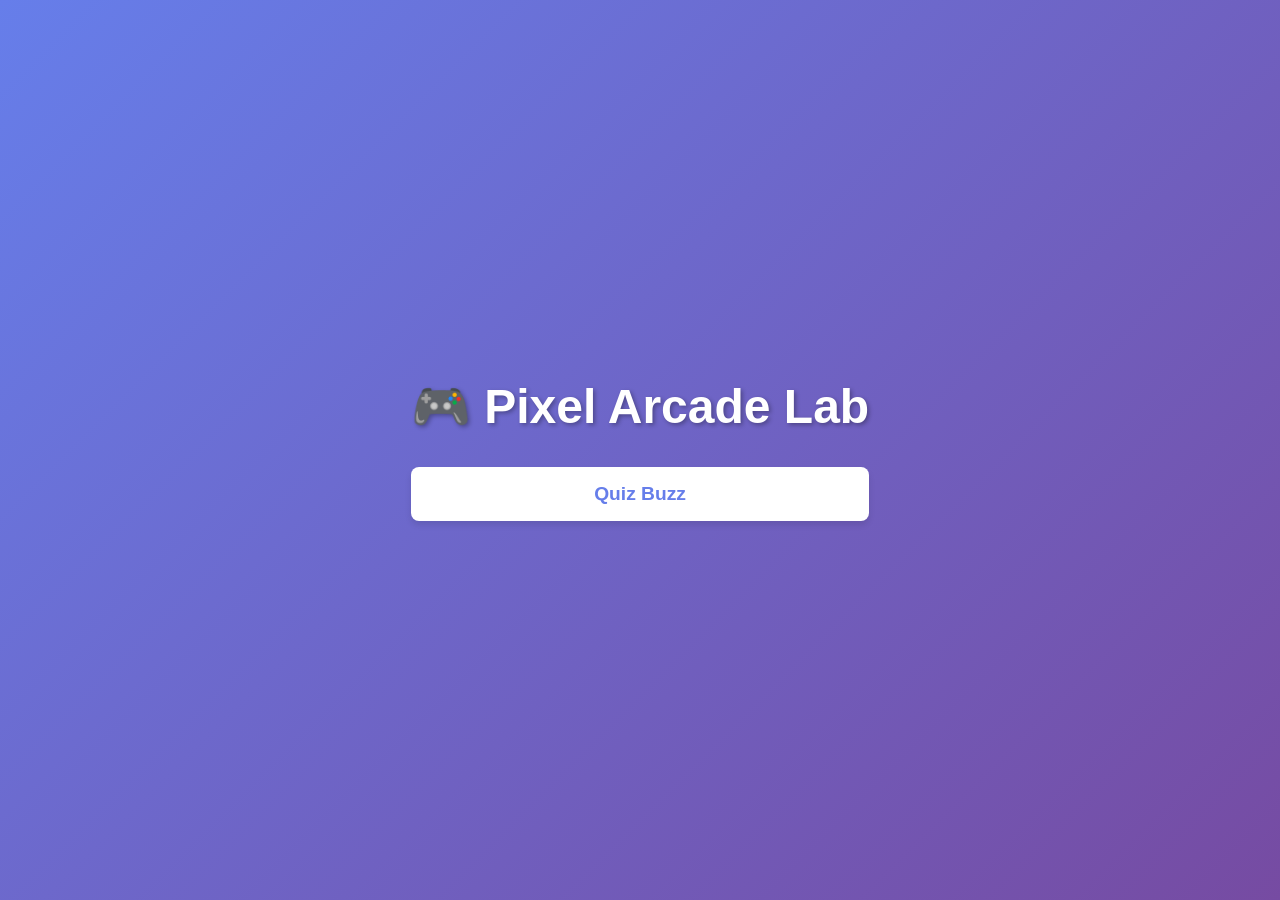
==== index.html @ fde7d3fd "first files added" ====
<!DOCTYPE html>
<html lang="en">
<head>
    <meta charset="UTF-8">
    <meta name="viewport" content="width=device-width, initial-scale=1.0">
    <title>Pixel Arcade Lab</title>
    <style>
        * {
            margin: 0;
            padding: 0;
            box-sizing: border-box;
        }
        body {
            font-family: Arial, sans-serif;
            background: linear-gradient(135deg, #667eea 0%, #764ba2 100%);
            min-height: 100vh;
            display: flex;
            justify-content: center;
            align-items: center;
        }
        .container {
            text-align: center;
        }
        h1 {
            color: white;
            margin-bottom: 2rem;
            font-size: 3rem;
            text-shadow: 2px 2px 4px rgba(0, 0, 0, 0.3);
        }
        .games-grid {
            display: grid;
            gap: 2rem;
        }
        button {
            background: white;
            border: none;
            padding: 1rem 2rem;
            font-size: 1.2rem;
            border-radius: 8px;
            cursor: pointer;
            transition: all 0.3s ease;
            box-shadow: 0 4px 6px rgba(0, 0, 0, 0.1);
            font-weight: bold;
            color: #667eea;
        }
        button:hover {
            transform: translateY(-2px);
            box-shadow: 0 6px 12px rgba(0, 0, 0, 0.15);
        }
        button:active {
            transform: translateY(0);
        }
    </style>
</head>
<body>
    <div class="container">
        <h1>🎮 Pixel Arcade Lab</h1>
        <div class="games-grid">
            <button onclick="openGame('games/quizbuzz/index.html')">
                Quiz Buzz
            </button>
        </div>
    </div>

    <script>
        function openGame(path) {
            window.location.href = path;
        }
    </script>
</body>
</html>
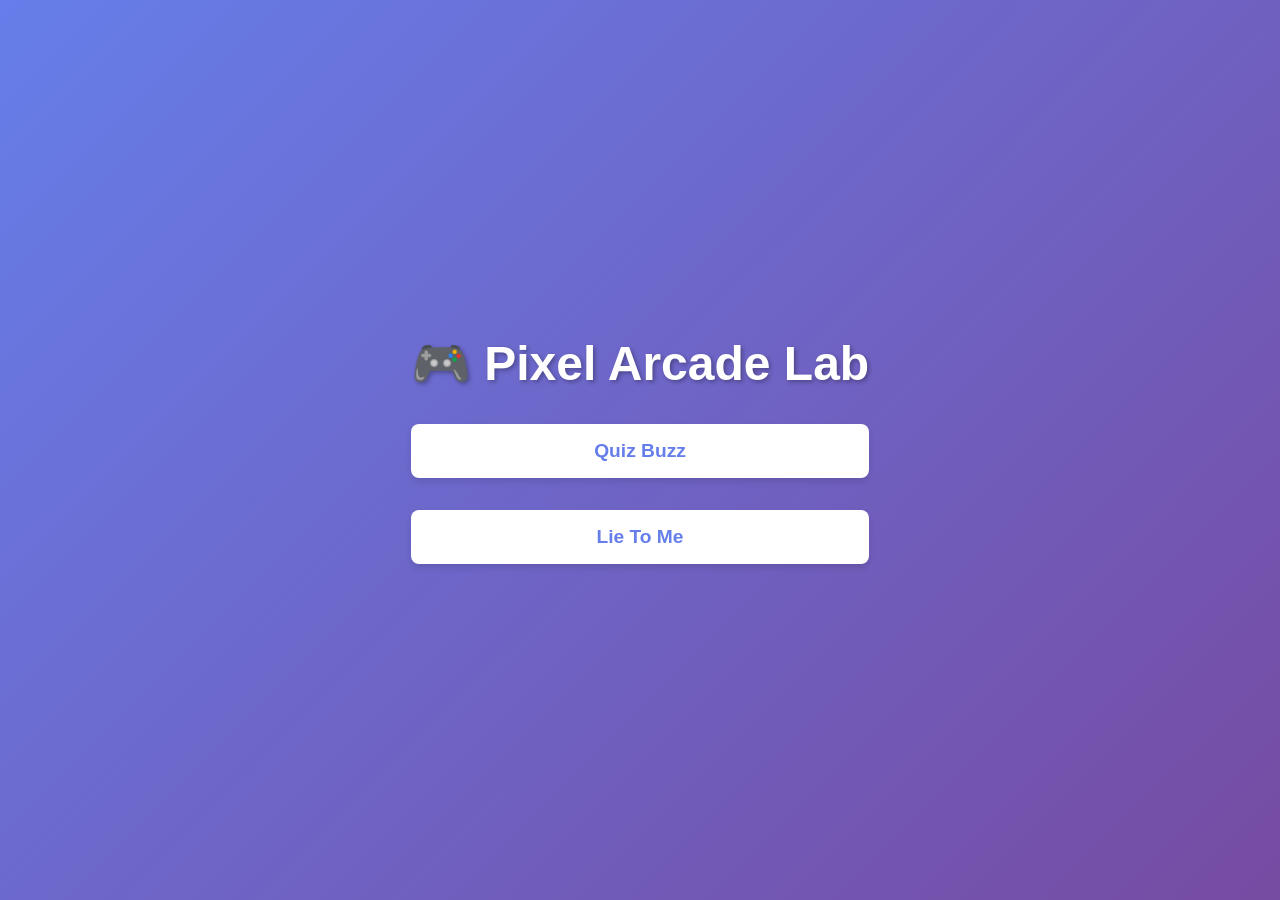
==== commit 1c7bd525: "first lietome" ====
--- a/index.html
+++ b/index.html
@@ -59,6 +59,9 @@
             <button onclick="openGame('games/quizbuzz/index.html')">
                 Quiz Buzz
             </button>
+            <button onclick="openGame('games/lietome/index.html')">
+                Lie To Me
+            </button>
         </div>
     </div>
 
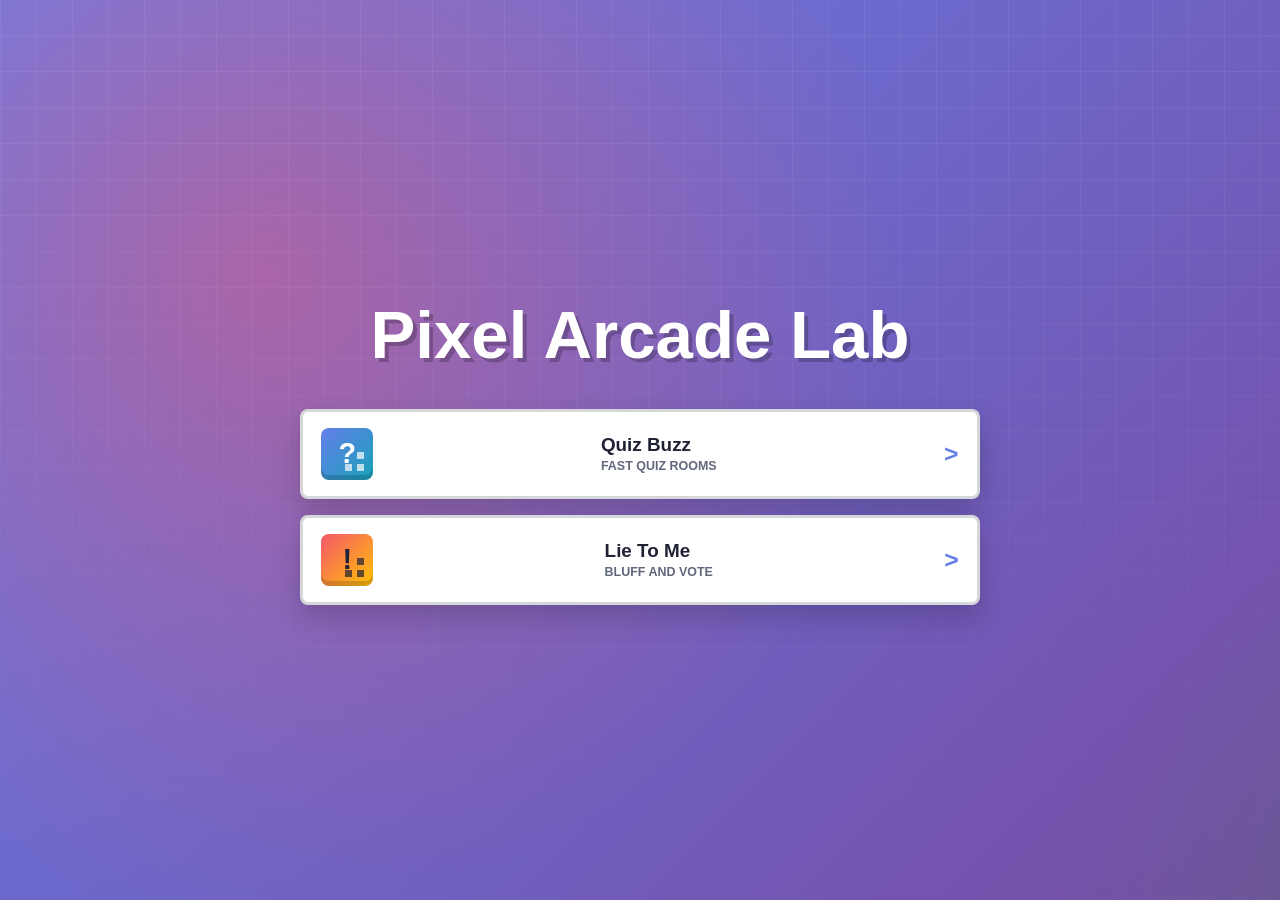
==== commit 6b0415d5: "lietome" ====
--- a/index.html
+++ b/index.html
@@ -10,57 +10,176 @@
             padding: 0;
             box-sizing: border-box;
         }
+
         body {
             font-family: Arial, sans-serif;
-            background: linear-gradient(135deg, #667eea 0%, #764ba2 100%);
+            background:
+                radial-gradient(circle at 12% 18%, rgba(245, 87, 108, 0.46), transparent 28%),
+                radial-gradient(circle at 84% 76%, rgba(40, 167, 69, 0.34), transparent 30%),
+                linear-gradient(135deg, #667eea 0%, #764ba2 46%, #f5576c 100%);
+            background-size: 170% 170%, 150% 150%, 220% 220%;
+            animation: arcadeSweep 18s ease-in-out infinite alternate;
             min-height: 100vh;
             display: flex;
             justify-content: center;
             align-items: center;
+            padding: 1rem;
+            overflow: hidden;
         }
+
+        body::before {
+            content: "";
+            position: fixed;
+            inset: 0;
+            pointer-events: none;
+            background:
+                linear-gradient(90deg, rgba(255,255,255,0.08) 1px, transparent 1px),
+                linear-gradient(0deg, rgba(255,255,255,0.08) 1px, transparent 1px);
+            background-size: 36px 36px;
+            mask-image: linear-gradient(to bottom, rgba(0,0,0,0.85), transparent);
+            animation: gridDrift 28s linear infinite;
+        }
+
         .container {
+            position: relative;
+            z-index: 1;
             text-align: center;
+            width: min(680px, 100%);
         }
+
         h1 {
             color: white;
-            margin-bottom: 2rem;
-            font-size: 3rem;
-            text-shadow: 2px 2px 4px rgba(0, 0, 0, 0.3);
+            margin-bottom: 2.25rem;
+            font-size: clamp(2.2rem, 8vw, 4.2rem);
+            letter-spacing: 0;
+            text-shadow: 4px 4px 0 rgba(0, 0, 0, 0.22);
         }
+
         .games-grid {
             display: grid;
-            gap: 2rem;
+            gap: 1rem;
         }
+
         button {
             background: white;
-            border: none;
-            padding: 1rem 2rem;
-            font-size: 1.2rem;
+            border: 3px solid rgba(32, 34, 53, 0.18);
+            padding: 1rem 1.15rem;
+            min-height: 86px;
+            font-size: 1.18rem;
             border-radius: 8px;
             cursor: pointer;
             transition: all 0.3s ease;
-            box-shadow: 0 4px 6px rgba(0, 0, 0, 0.1);
+            box-shadow: 0 12px 28px rgba(0, 0, 0, 0.18);
             font-weight: bold;
-            color: #667eea;
+            color: #202235;
+            display: flex;
+            align-items: center;
+            justify-content: space-between;
+            gap: 1rem;
+            text-align: left;
         }
+
         button:hover {
-            transform: translateY(-2px);
-            box-shadow: 0 6px 12px rgba(0, 0, 0, 0.15);
+            transform: translateY(-4px);
+            box-shadow: 0 18px 36px rgba(0, 0, 0, 0.24);
+            border-color: rgba(102, 126, 234, 0.62);
         }
+
         button:active {
             transform: translateY(0);
+        }
+
+        .game-icon {
+            display: grid;
+            place-items: center;
+            width: 52px;
+            height: 52px;
+            flex: 0 0 auto;
+            position: relative;
+            border-radius: 8px;
+            color: white;
+            font-size: 1.8rem;
+            font-weight: 900;
+            box-shadow: inset 0 -5px 0 rgba(0, 0, 0, 0.16);
+        }
+
+        .game-icon::after {
+            content: "";
+            position: absolute;
+            right: 9px;
+            bottom: 9px;
+            width: 7px;
+            height: 7px;
+            background: currentColor;
+            opacity: 0.7;
+            box-shadow: -12px 0 0 currentColor, 0 -12px 0 currentColor;
+        }
+
+        .quiz-icon {
+            background: linear-gradient(135deg, #667eea, #17a2b8);
+        }
+
+        .lie-icon {
+            background: linear-gradient(135deg, #f5576c, #ffc107);
+            color: #202235;
+        }
+
+        .game-label {
+            display: grid;
+            gap: 0.2rem;
+            min-width: 0;
+        }
+
+        .game-label small {
+            color: #62677c;
+            font-size: 0.78rem;
+            font-weight: 800;
+            text-transform: uppercase;
+        }
+
+        .play-mark {
+            color: #667eea;
+            font-size: 1.55rem;
+            font-weight: 900;
+        }
+
+        @keyframes arcadeSweep {
+            0% { background-position: 0% 35%, 100% 65%, 0% 50%; }
+            100% { background-position: 80% 20%, 20% 90%, 100% 50%; }
+        }
+
+        @keyframes gridDrift {
+            from { background-position: 0 0, 0 0; }
+            to { background-position: 72px 36px, 72px 36px; }
+        }
+
+        @media (prefers-reduced-motion: reduce) {
+            body,
+            body::before {
+                animation: none;
+            }
         }
     </style>
 </head>
 <body>
     <div class="container">
-        <h1>🎮 Pixel Arcade Lab</h1>
+        <h1>Pixel Arcade Lab</h1>
         <div class="games-grid">
             <button onclick="openGame('games/quizbuzz/index.html')">
-                Quiz Buzz
+                <span class="game-icon quiz-icon">?</span>
+                <span class="game-label">
+                    <span>Quiz Buzz</span>
+                    <small>Fast quiz rooms</small>
+                </span>
+                <span class="play-mark">&gt;</span>
             </button>
             <button onclick="openGame('games/lietome/index.html')">
-                Lie To Me
+                <span class="game-icon lie-icon">!</span>
+                <span class="game-label">
+                    <span>Lie To Me</span>
+                    <small>Bluff and vote</small>
+                </span>
+                <span class="play-mark">&gt;</span>
             </button>
         </div>
     </div>
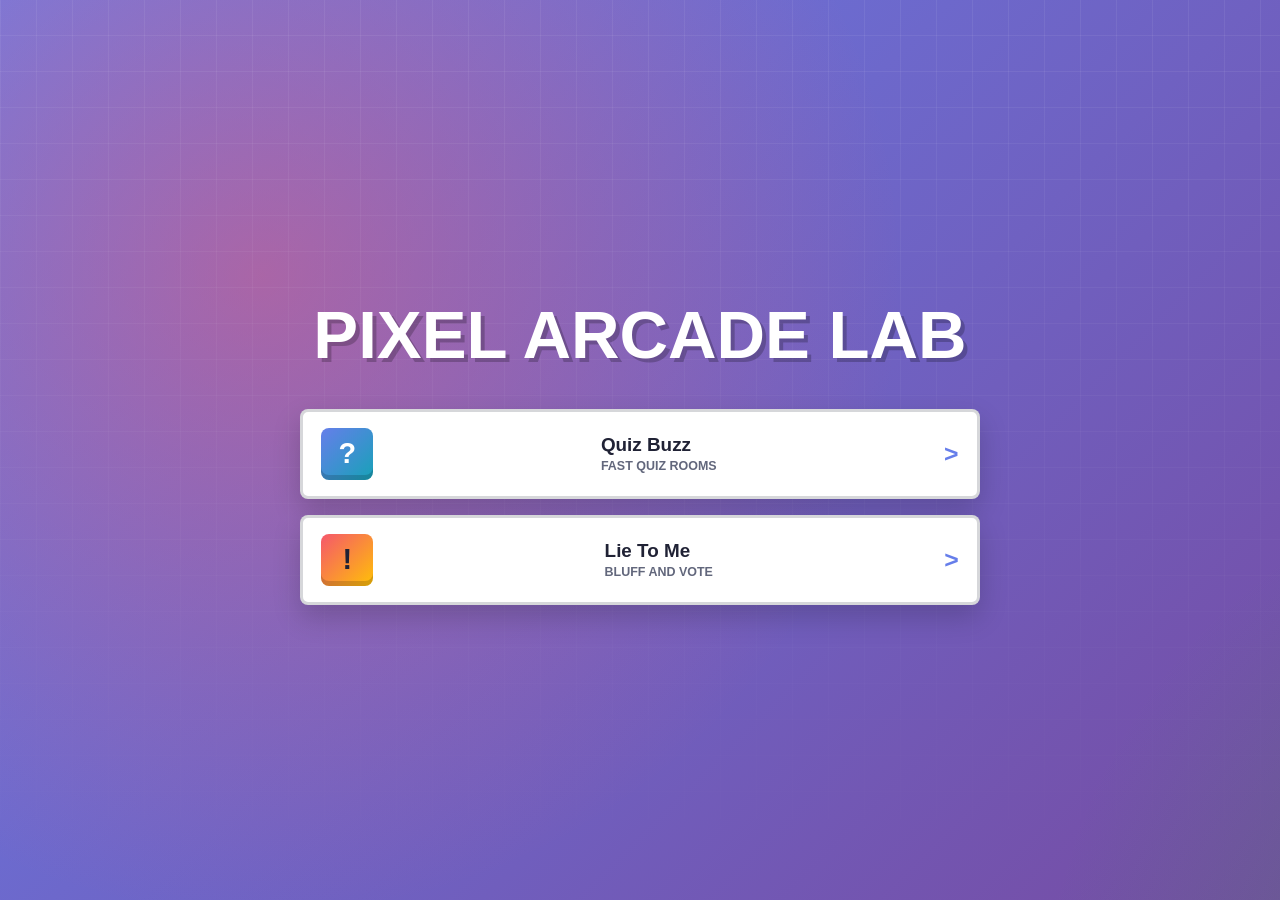
==== commit 29480f8d: "quizbuzz look update" ====
--- a/index.html
+++ b/index.html
@@ -12,7 +12,7 @@
         }
 
         body {
-            font-family: Arial, sans-serif;
+            font-family: "Trebuchet MS", "Arial Rounded MT Bold", "Segoe UI", sans-serif;
             background:
                 radial-gradient(circle at 12% 18%, rgba(245, 87, 108, 0.46), transparent 28%),
                 radial-gradient(circle at 84% 76%, rgba(40, 167, 69, 0.34), transparent 30%),
@@ -52,6 +52,9 @@
             margin-bottom: 2.25rem;
             font-size: clamp(2.2rem, 8vw, 4.2rem);
             letter-spacing: 0;
+            font-family: Impact, "Arial Black", "Trebuchet MS", sans-serif;
+            font-weight: 900;
+            text-transform: uppercase;
             text-shadow: 4px 4px 0 rgba(0, 0, 0, 0.22);
         }
 
@@ -70,7 +73,8 @@
             cursor: pointer;
             transition: all 0.3s ease;
             box-shadow: 0 12px 28px rgba(0, 0, 0, 0.18);
-            font-weight: bold;
+            font-family: "Trebuchet MS", "Arial Rounded MT Bold", "Segoe UI", sans-serif;
+            font-weight: 900;
             color: #202235;
             display: flex;
             align-items: center;
@@ -101,18 +105,6 @@
             font-size: 1.8rem;
             font-weight: 900;
             box-shadow: inset 0 -5px 0 rgba(0, 0, 0, 0.16);
-        }
-
-        .game-icon::after {
-            content: "";
-            position: absolute;
-            right: 9px;
-            bottom: 9px;
-            width: 7px;
-            height: 7px;
-            background: currentColor;
-            opacity: 0.7;
-            box-shadow: -12px 0 0 currentColor, 0 -12px 0 currentColor;
         }
 
         .quiz-icon {
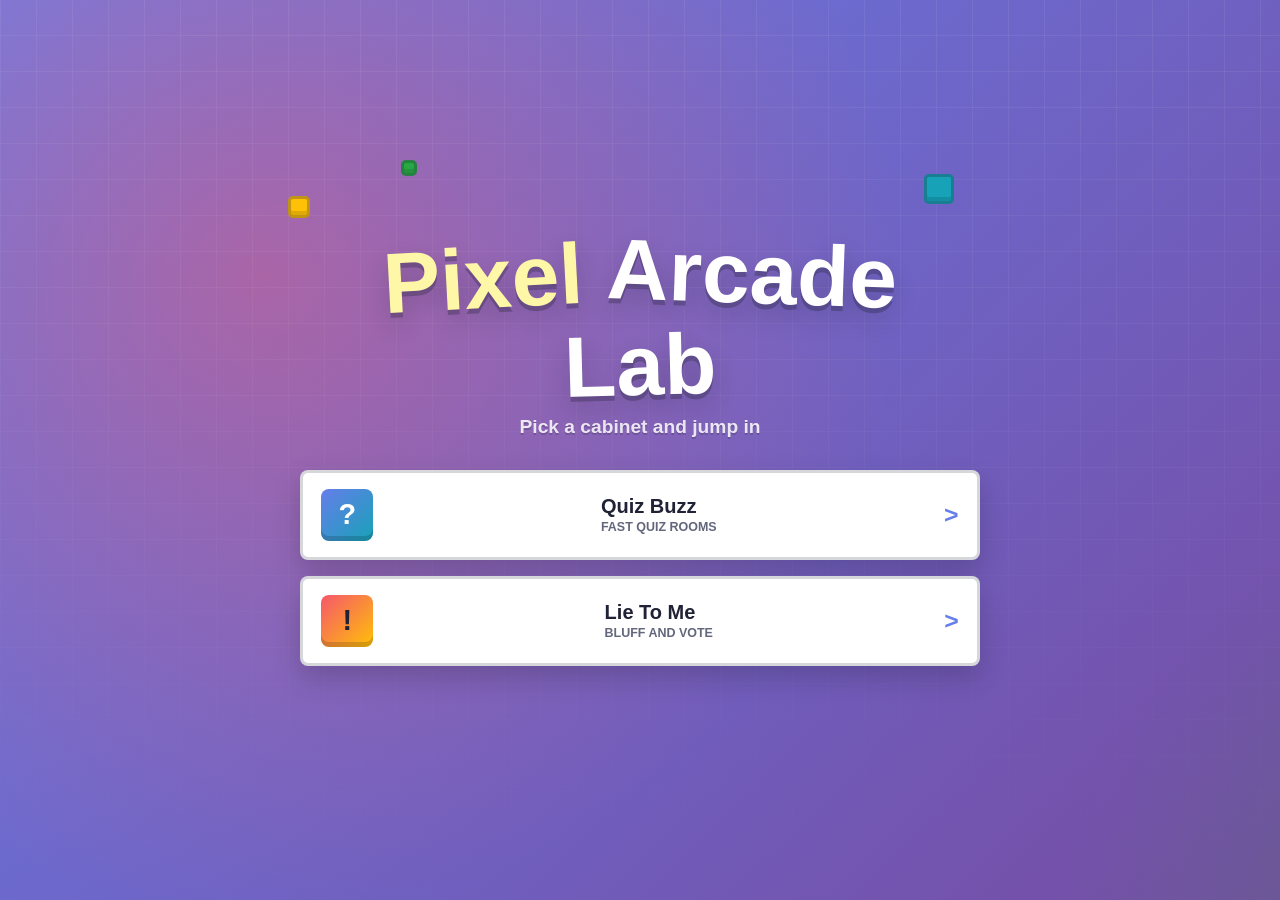
==== commit 298cf55b: "quizbuzz look update" ====
--- a/index.html
+++ b/index.html
@@ -12,7 +12,7 @@
         }
 
         body {
-            font-family: "Trebuchet MS", "Arial Rounded MT Bold", "Segoe UI", sans-serif;
+            font-family: "Arial Rounded MT Bold", "Trebuchet MS", "Segoe UI", sans-serif;
             background:
                 radial-gradient(circle at 12% 18%, rgba(245, 87, 108, 0.46), transparent 28%),
                 radial-gradient(circle at 84% 76%, rgba(40, 167, 69, 0.34), transparent 30%),
@@ -47,15 +47,86 @@
             width: min(680px, 100%);
         }
 
+        .pixel-bits {
+            position: absolute;
+            inset: -74px -34px auto;
+            height: 150px;
+            pointer-events: none;
+            z-index: -1;
+        }
+
+        .pixel-bit {
+            position: absolute;
+            width: 22px;
+            height: 22px;
+            border: 3px solid rgba(32, 34, 53, 0.28);
+            border-radius: 5px;
+            box-shadow: inset 0 -4px 0 rgba(0, 0, 0, 0.12);
+            animation: bob 5.5s ease-in-out infinite;
+        }
+
+        .bit-one {
+            left: 3%;
+            top: 36px;
+            background: #ffc107;
+        }
+
+        .bit-two {
+            right: 8%;
+            top: 14px;
+            width: 30px;
+            height: 30px;
+            background: #17a2b8;
+            animation-delay: -1.7s;
+        }
+
+        .bit-three {
+            left: 18%;
+            top: 0;
+            width: 16px;
+            height: 16px;
+            background: #28a745;
+            animation-delay: -3s;
+        }
+
         h1 {
             color: white;
-            margin-bottom: 2.25rem;
-            font-size: clamp(2.2rem, 8vw, 4.2rem);
+            margin-bottom: 0.65rem;
+            font-size: clamp(2.45rem, 9vw, 5.35rem);
             letter-spacing: 0;
-            font-family: Impact, "Arial Black", "Trebuchet MS", sans-serif;
-            font-weight: 900;
-            text-transform: uppercase;
-            text-shadow: 4px 4px 0 rgba(0, 0, 0, 0.22);
+            font-family: "Arial Rounded MT Bold", "Trebuchet MS", "Segoe UI", sans-serif;
+            font-weight: 900;
+            line-height: 1;
+            text-shadow:
+                0 5px 0 rgba(32, 34, 53, 0.3),
+                0 12px 24px rgba(32, 34, 53, 0.22);
+            animation: titleFloat 7s ease-in-out infinite;
+        }
+
+        .title-pop {
+            display: inline-block;
+            color: #fff7a8;
+            transform: translateY(2px) rotate(-3deg);
+        }
+
+        .title-tail {
+            display: inline-block;
+            color: #ffffff;
+            transform: translateY(-3px) rotate(2deg);
+        }
+
+        .title-lab {
+            display: inline-block;
+            color: #ffffff;
+            transform: translateY(3px) rotate(-1.5deg);
+        }
+
+        .subtitle {
+            color: rgba(255, 255, 255, 0.86);
+            font-size: clamp(1rem, 3vw, 1.2rem);
+            font-weight: 900;
+            margin-bottom: 2rem;
+            text-shadow: 0 2px 0 rgba(32, 34, 53, 0.22);
         }
 
         .games-grid {
@@ -68,12 +139,12 @@
             border: 3px solid rgba(32, 34, 53, 0.18);
             padding: 1rem 1.15rem;
             min-height: 86px;
-            font-size: 1.18rem;
+            font-size: 1.25rem;
             border-radius: 8px;
             cursor: pointer;
             transition: all 0.3s ease;
             box-shadow: 0 12px 28px rgba(0, 0, 0, 0.18);
-            font-family: "Trebuchet MS", "Arial Rounded MT Bold", "Segoe UI", sans-serif;
+            font-family: "Arial Rounded MT Bold", "Trebuchet MS", "Segoe UI", sans-serif;
             font-weight: 900;
             color: #202235;
             display: flex;
@@ -103,6 +174,7 @@
             border-radius: 8px;
             color: white;
             font-size: 1.8rem;
+            font-family: "Arial Rounded MT Bold", "Trebuchet MS", "Segoe UI", sans-serif;
             font-weight: 900;
             box-shadow: inset 0 -5px 0 rgba(0, 0, 0, 0.16);
         }
@@ -120,6 +192,10 @@
             display: grid;
             gap: 0.2rem;
             min-width: 0;
+        }
+
+        .game-label span {
+            line-height: 1.05;
         }
 
         .game-label small {
@@ -145,9 +221,21 @@
             to { background-position: 72px 36px, 72px 36px; }
         }
 
+        @keyframes titleFloat {
+            0%, 100% { transform: translateY(0) rotate(-0.4deg); }
+            50% { transform: translateY(-5px) rotate(0.4deg); }
+        }
+
+        @keyframes bob {
+            0%, 100% { transform: translateY(0) rotate(0deg); }
+            50% { transform: translateY(-12px) rotate(8deg); }
+        }
+
         @media (prefers-reduced-motion: reduce) {
             body,
-            body::before {
+            body::before,
+            h1,
+            .pixel-bit {
                 animation: none;
             }
         }
@@ -155,7 +243,13 @@
 </head>
 <body>
     <div class="container">
-        <h1>Pixel Arcade Lab</h1>
+        <div class="pixel-bits" aria-hidden="true">
+            <span class="pixel-bit bit-one"></span>
+            <span class="pixel-bit bit-two"></span>
+            <span class="pixel-bit bit-three"></span>
+        </div>
+        <h1><span class="title-pop">Pixel</span> <span class="title-tail">Arcade</span> <span class="title-lab">Lab</span></h1>
+        <p class="subtitle">Pick a cabinet and jump in</p>
         <div class="games-grid">
             <button onclick="openGame('games/quizbuzz/index.html')">
                 <span class="game-icon quiz-icon">?</span>
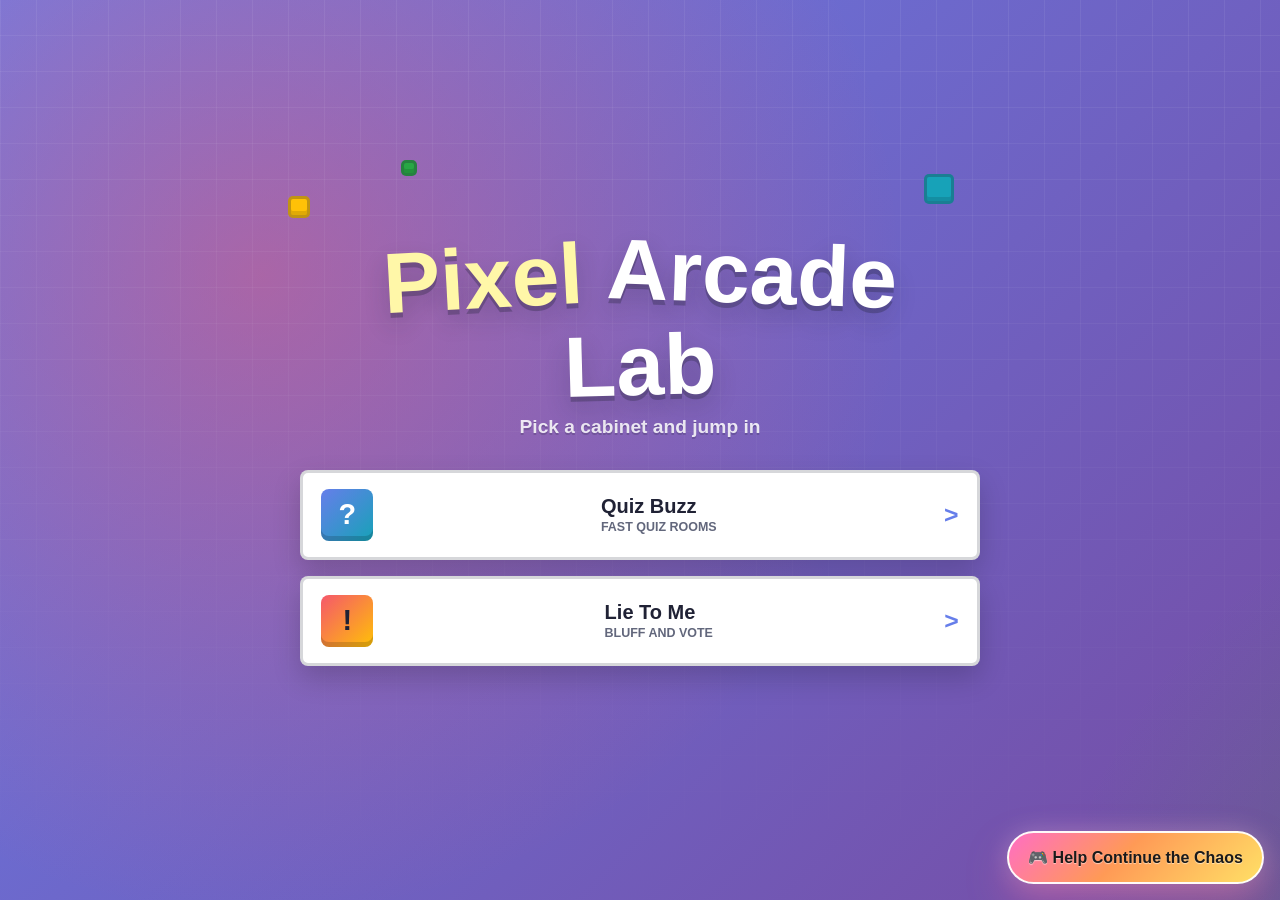
==== commit c23517f9: "Stripe Link: Added into End of Round Popups" ====
--- a/index.html
+++ b/index.html
@@ -162,6 +162,47 @@
 
         button:active {
             transform: translateY(0);
+        }
+
+        .support-button {
+            position: fixed;
+            bottom: 1rem;
+            right: 1rem;
+            z-index: 2;
+            display: inline-flex;
+            align-items: center;
+            justify-content: center;
+            background: linear-gradient(135deg, #ff6ec4 0%, #ff9a56 45%, #ffe066 100%);
+            color: #1a1a1a;
+            border: 2px solid rgba(255, 255, 255, 0.95);
+            border-radius: 999px;
+            padding: 0.95rem 1.2rem;
+            font-size: 1rem;
+            font-weight: 900;
+            text-decoration: none;
+            text-shadow: 0 1px 1px rgba(255, 255, 255, 0.55);
+            box-shadow: 0 18px 40px rgba(255, 102, 146, 0.36), 0 0 24px rgba(255, 255, 255, 0.2);
+            transition: transform 0.22s ease, box-shadow 0.22s ease, filter 0.22s ease;
+            animation: coffeeGlow 4s ease-in-out infinite;
+        }
+
+        .support-button:hover {
+            transform: translateY(-3px) scale(1.03);
+            box-shadow: 0 26px 44px rgba(255, 108, 152, 0.46), 0 0 36px rgba(255, 255, 255, 0.28);
+            filter: brightness(1.06);
+        }
+
+        @keyframes coffeeGlow {
+            0%, 100% {
+                transform: translateY(0) scale(1);
+                filter: brightness(1);
+                box-shadow: 0 18px 40px rgba(255, 102, 146, 0.36), 0 0 24px rgba(255, 255, 255, 0.2);
+            }
+            50% {
+                transform: translateY(-3px) scale(1.02);
+                filter: brightness(1.08);
+                box-shadow: 0 22px 48px rgba(255, 118, 160, 0.5), 0 0 36px rgba(255, 255, 255, 0.28);
+            }
         }
 
         .game-icon {
@@ -268,6 +309,9 @@
                 <span class="play-mark">&gt;</span>
             </button>
         </div>
+        <a class="support-button" href="https://buy.stripe.com/4gMbJ1aIt6RQ7xj2AYc3m00" target="_blank" rel="noopener noreferrer">
+            🎮 Help Continue the Chaos
+        </a>
     </div>
 
     <script>
